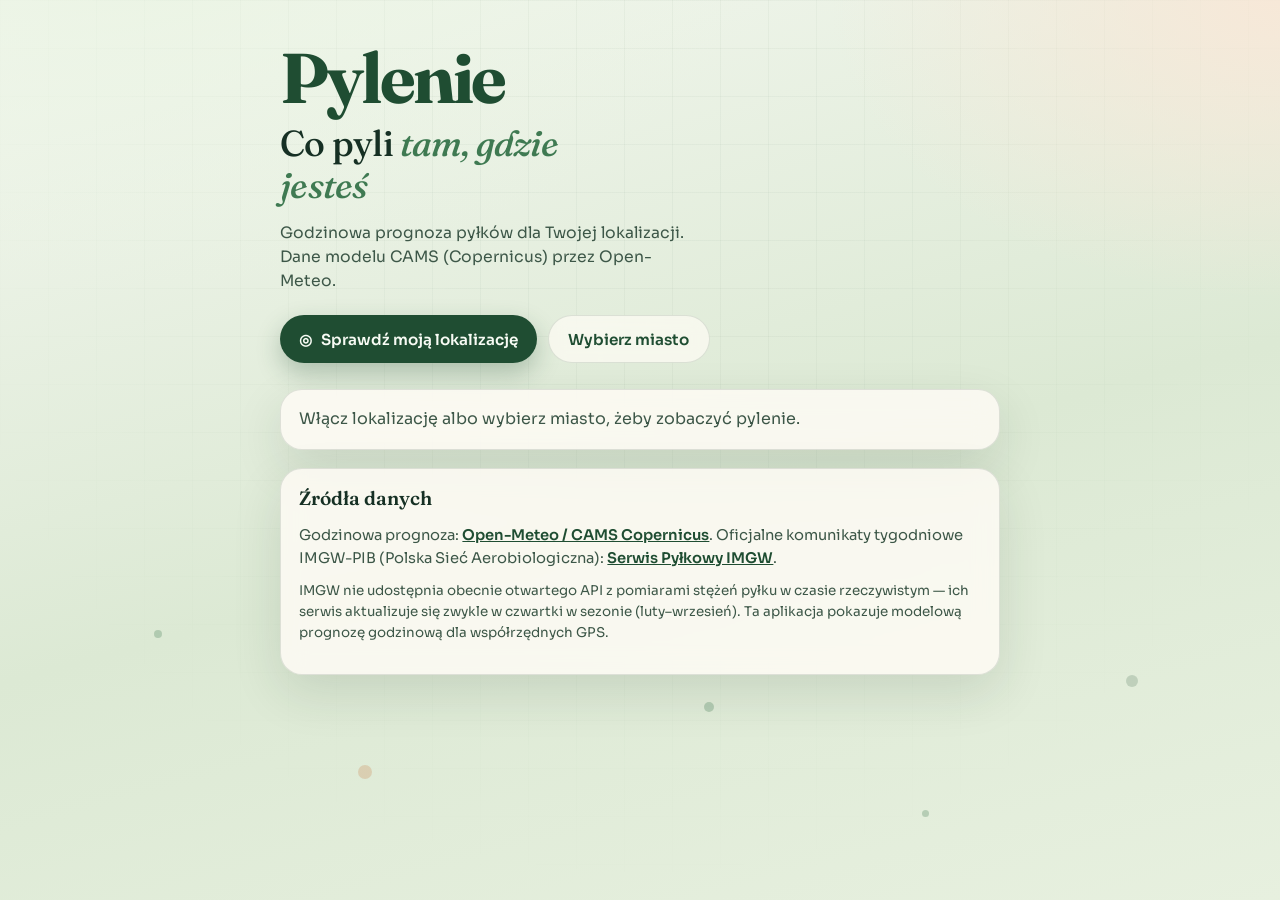
==== pylenie/index.html @ e097b486 "Add Pylenie PWA for local pollen forecasts in Poland Standalone progressive web app under pylenie/ t" ====
<!DOCTYPE html>
<html lang="pl">
<head>
  <meta charset="UTF-8" />
  <meta name="viewport" content="width=device-width, initial-scale=1, viewport-fit=cover" />
  <meta name="theme-color" content="#1f4d32" />
  <meta name="description" content="Sprawdź aktualne pylenie w Twojej lokalizacji w Polsce." />
  <meta name="apple-mobile-web-app-capable" content="yes" />
  <meta name="apple-mobile-web-app-status-bar-style" content="black-translucent" />
  <meta name="apple-mobile-web-app-title" content="Pylenie" />
  <link rel="manifest" href="./manifest.webmanifest" />
  <link rel="icon" href="./icons/icon.svg" type="image/svg+xml" />
  <link rel="apple-touch-icon" href="./icons/apple-touch-icon.png" />
  <link rel="preconnect" href="https://fonts.googleapis.com" />
  <link rel="preconnect" href="https://fonts.gstatic.com" crossorigin />
  <link href="https://fonts.googleapis.com/css2?family=Fraunces:opsz,wght@9..144,500;9..144,700&family=Sora:wght@400;500;600&display=swap" rel="stylesheet" />
  <link rel="stylesheet" href="./styles.css" />
  <title>Pylenie — tu i teraz</title>
</head>
<body>
  <div class="bg-mesh" aria-hidden="true"></div>
  <div class="pollen-drift" aria-hidden="true">
    <span></span><span></span><span></span><span></span><span></span>
  </div>

  <main class="app">
    <header class="hero">
      <p class="brand">Pylenie</p>
      <h1 class="headline">Co pyli <em>tam, gdzie jesteś</em></h1>
      <p class="lede">Godzinowa prognoza pyłków dla Twojej lokalizacji. Dane modelu CAMS (Copernicus) przez Open-Meteo.</p>
      <div class="actions">
        <button type="button" class="btn btn-primary" id="btn-locate">
          <span class="btn-icon" aria-hidden="true">◎</span>
          Sprawdź moją lokalizację
        </button>
        <button type="button" class="btn btn-ghost" id="btn-city">Wybierz miasto</button>
      </div>
    </header>

    <section class="panel city-panel" id="city-panel" hidden>
      <label class="field-label" for="city-input">Miasto w Polsce</label>
      <div class="city-row">
        <input id="city-input" type="search" placeholder="np. Kraków, Gdańsk…" autocomplete="off" />
        <button type="button" class="btn btn-primary" id="btn-search">Szukaj</button>
      </div>
      <ul class="city-results" id="city-results" hidden></ul>
    </section>

    <section class="status" id="status" aria-live="polite">
      <p class="status-text">Włącz lokalizację albo wybierz miasto, żeby zobaczyć pylenie.</p>
    </section>

    <section class="summary" id="summary" hidden>
      <div class="summary-top">
        <div>
          <p class="place" id="place-name">—</p>
          <p class="when" id="as-of">—</p>
        </div>
        <div class="overall" id="overall">
          <span class="overall-level" id="overall-level">—</span>
          <span class="overall-label">ogólne obciążenie</span>
        </div>
      </div>
      <p class="advice" id="advice"></p>
    </section>

    <section class="species" id="species" hidden>
      <h2>Aktywne alergeny</h2>
      <div class="species-list" id="species-list"></div>
    </section>

    <section class="forecast" id="forecast" hidden>
      <h2>Najbliższe godziny</h2>
      <div class="chart" id="hourly-chart" role="img" aria-label="Wykres obciążenia pyłkami w najbliższych godzinach"></div>
    </section>

    <section class="sources">
      <h2>Źródła danych</h2>
      <p>
        Godzinowa prognoza: <a href="https://open-meteo.com/en/docs/air-quality-api" rel="noopener" target="_blank">Open-Meteo / CAMS Copernicus</a>.
        Oficjalne komunikaty tygodniowe IMGW-PIB (Polska Sieć Aerobiologiczna):
        <a href="https://biometeo.imgw.pl/?page=PYLKI" rel="noopener" target="_blank">Serwis Pyłkowy IMGW</a>.
      </p>
      <p class="note">
        IMGW nie udostępnia obecnie otwartego API z pomiarami stężeń pyłku w czasie rzeczywistym —
        ich serwis aktualizuje się zwykle w czwartki w sezonie (luty–wrzesień). Ta aplikacja pokazuje
        modelową prognozę godzinową dla współrzędnych GPS.
      </p>
    </section>
  </main>

  <script src="./app.js" defer></script>
</body>
</html>
---- pylenie/styles.css ----
:root {
  --bg-0: #f3f7ef;
  --bg-1: #dce9d4;
  --ink: #163024;
  --ink-soft: #3d5748;
  --brand: #1f4d32;
  --leaf: #3f7a52;
  --accent: #c46b2d;
  --accent-soft: #f0d5bf;
  --panel: rgba(255, 252, 246, 0.82);
  --line: rgba(22, 48, 36, 0.12);
  --good: #2f7a4a;
  --fair: #6f8f2e;
  --moderate: #b8860b;
  --high: #c45c1a;
  --very-high: #a12626;
  --shadow: 0 18px 50px rgba(22, 48, 36, 0.12);
  --radius: 22px;
  --font-display: "Fraunces", Georgia, serif;
  --font-body: "Sora", "Segoe UI", sans-serif;
}

*,
*::before,
*::after {
  box-sizing: border-box;
}

html {
  color-scheme: light;
}

body {
  margin: 0;
  min-height: 100vh;
  font-family: var(--font-body);
  color: var(--ink);
  background:
    radial-gradient(1200px 700px at 10% -10%, #eaf4e3 0%, transparent 55%),
    radial-gradient(900px 600px at 100% 0%, #f7e8d8 0%, transparent 50%),
    linear-gradient(165deg, var(--bg-0), var(--bg-1) 55%, #e7f0df);
  overflow-x: hidden;
}

.bg-mesh {
  position: fixed;
  inset: 0;
  pointer-events: none;
  background-image:
    linear-gradient(rgba(31, 77, 50, 0.035) 1px, transparent 1px),
    linear-gradient(90deg, rgba(31, 77, 50, 0.035) 1px, transparent 1px);
  background-size: 48px 48px;
  mask-image: radial-gradient(circle at 50% 20%, black 20%, transparent 75%);
  z-index: 0;
}

.pollen-drift {
  position: fixed;
  inset: 0;
  pointer-events: none;
  z-index: 0;
  overflow: hidden;
}

.pollen-drift span {
  position: absolute;
  width: 10px;
  height: 10px;
  border-radius: 50%;
  background: rgba(63, 122, 82, 0.28);
  filter: blur(0.2px);
  animation: drift 16s linear infinite;
}

.pollen-drift span:nth-child(1) { left: 12%; top: 70%; animation-delay: 0s; width: 8px; height: 8px; }
.pollen-drift span:nth-child(2) { left: 28%; top: 85%; animation-delay: -3s; width: 14px; height: 14px; background: rgba(196, 107, 45, 0.22); }
.pollen-drift span:nth-child(3) { left: 55%; top: 78%; animation-delay: -7s; }
.pollen-drift span:nth-child(4) { left: 72%; top: 90%; animation-delay: -11s; width: 7px; height: 7px; }
.pollen-drift span:nth-child(5) { left: 88%; top: 75%; animation-delay: -5s; width: 12px; height: 12px; background: rgba(31, 77, 50, 0.18); }

@keyframes drift {
  0% { transform: translate3d(0, 0, 0) scale(1); opacity: 0; }
  10% { opacity: 0.9; }
  100% { transform: translate3d(-40px, -110vh, 0) scale(1.4); opacity: 0; }
}

.app {
  position: relative;
  z-index: 1;
  width: min(720px, calc(100% - 2rem));
  margin: 0 auto;
  padding: 1.5rem 0 3.5rem;
}

.hero {
  padding: 1.4rem 0 0.5rem;
  animation: rise 0.7s ease both;
}

.brand {
  margin: 0 0 0.85rem;
  font-family: var(--font-display);
  font-size: clamp(2.6rem, 10vw, 4.4rem);
  font-weight: 700;
  letter-spacing: -0.04em;
  line-height: 0.9;
  color: var(--brand);
}

.headline {
  margin: 0;
  max-width: 14ch;
  font-family: var(--font-display);
  font-size: clamp(1.55rem, 5.5vw, 2.25rem);
  font-weight: 500;
  line-height: 1.15;
  letter-spacing: -0.02em;
  color: var(--ink);
}

.headline em {
  font-style: italic;
  color: var(--leaf);
}

.lede {
  margin: 0.9rem 0 1.35rem;
  max-width: 34ch;
  color: var(--ink-soft);
  font-size: 0.98rem;
  line-height: 1.55;
}

.actions {
  display: flex;
  flex-wrap: wrap;
  gap: 0.7rem;
}

.btn {
  appearance: none;
  border: 0;
  border-radius: 999px;
  padding: 0.85rem 1.2rem;
  font: inherit;
  font-weight: 600;
  font-size: 0.95rem;
  cursor: pointer;
  transition: transform 0.18s ease, background 0.18s ease, box-shadow 0.18s ease;
}

.btn:active {
  transform: translateY(1px) scale(0.98);
}

.btn:disabled {
  opacity: 0.55;
  cursor: wait;
}

.btn-primary {
  background: var(--brand);
  color: #f7fbf4;
  box-shadow: 0 10px 24px rgba(31, 77, 50, 0.28);
}

.btn-primary:hover {
  background: #163d27;
}

.btn-ghost {
  background: rgba(255, 252, 246, 0.7);
  color: var(--brand);
  border: 1px solid var(--line);
  backdrop-filter: blur(8px);
}

.btn-icon {
  margin-right: 0.35rem;
}

.panel,
.status,
.summary,
.species,
.forecast,
.sources {
  margin-top: 1.1rem;
  padding: 1.1rem 1.15rem;
  background: var(--panel);
  border: 1px solid var(--line);
  border-radius: var(--radius);
  backdrop-filter: blur(12px);
  box-shadow: var(--shadow);
  animation: rise 0.55s ease both;
}

.city-panel {
  animation-delay: 0.05s;
}

.field-label {
  display: block;
  margin-bottom: 0.45rem;
  font-size: 0.82rem;
  font-weight: 600;
  color: var(--ink-soft);
}

.city-row {
  display: grid;
  grid-template-columns: 1fr auto;
  gap: 0.55rem;
}

#city-input {
  width: 100%;
  border: 1px solid var(--line);
  border-radius: 14px;
  padding: 0.8rem 0.95rem;
  font: inherit;
  background: #fffdf8;
  color: var(--ink);
}

#city-input:focus {
  outline: 2px solid rgba(63, 122, 82, 0.35);
  border-color: transparent;
}

.city-results {
  list-style: none;
  margin: 0.75rem 0 0;
  padding: 0;
  display: grid;
  gap: 0.35rem;
}

.city-results button {
  width: 100%;
  text-align: left;
  border: 0;
  border-radius: 12px;
  padding: 0.75rem 0.85rem;
  background: rgba(31, 77, 50, 0.06);
  color: var(--ink);
  font: inherit;
  cursor: pointer;
}

.city-results button:hover {
  background: rgba(31, 77, 50, 0.12);
}

.status-text {
  margin: 0;
  color: var(--ink-soft);
  line-height: 1.5;
}

.status.is-error .status-text {
  color: var(--very-high);
}

.summary-top {
  display: flex;
  justify-content: space-between;
  gap: 1rem;
  align-items: flex-start;
}

.place {
  margin: 0;
  font-family: var(--font-display);
  font-size: 1.55rem;
  letter-spacing: -0.02em;
}

.when {
  margin: 0.25rem 0 0;
  color: var(--ink-soft);
  font-size: 0.88rem;
}

.overall {
  text-align: right;
  min-width: 8rem;
}

.overall-level {
  display: block;
  font-family: var(--font-display);
  font-size: 1.45rem;
  font-weight: 700;
  letter-spacing: -0.02em;
}

.overall-label {
  display: block;
  margin-top: 0.15rem;
  font-size: 0.75rem;
  color: var(--ink-soft);
  text-transform: lowercase;
}

.advice {
  margin: 1rem 0 0;
  padding-top: 0.9rem;
  border-top: 1px solid var(--line);
  color: var(--ink-soft);
  line-height: 1.55;
}

.species h2,
.forecast h2,
.sources h2 {
  margin: 0 0 0.85rem;
  font-family: var(--font-display);
  font-size: 1.2rem;
  font-weight: 600;
}

.species-list {
  display: grid;
  gap: 0.7rem;
}

.species-item {
  display: grid;
  grid-template-columns: 1fr auto;
  gap: 0.35rem 0.8rem;
  align-items: center;
  padding: 0.85rem 0.9rem;
  border-radius: 16px;
  background: rgba(255, 255, 255, 0.55);
  border: 1px solid rgba(22, 48, 36, 0.08);
}

.species-name {
  font-weight: 600;
}

.species-meta {
  grid-column: 1 / -1;
  color: var(--ink-soft);
  font-size: 0.82rem;
}

.species-value {
  font-variant-numeric: tabular-nums;
  font-weight: 600;
}

.level-pill {
  display: inline-flex;
  align-items: center;
  justify-content: center;
  min-width: 5.5rem;
  padding: 0.28rem 0.55rem;
  border-radius: 999px;
  font-size: 0.78rem;
  font-weight: 600;
  color: #fff;
  background: var(--good);
}

.level-pill[data-level="0"] { background: var(--good); }
.level-pill[data-level="1"] { background: var(--fair); }
.level-pill[data-level="2"] { background: var(--moderate); }
.level-pill[data-level="3"] { background: var(--high); }
.level-pill[data-level="4"] { background: var(--very-high); }

.overall[data-level="0"] .overall-level { color: var(--good); }
.overall[data-level="1"] .overall-level { color: var(--fair); }
.overall[data-level="2"] .overall-level { color: var(--moderate); }
.overall[data-level="3"] .overall-level { color: var(--high); }
.overall[data-level="4"] .overall-level { color: var(--very-high); }

.chart {
  display: grid;
  grid-auto-flow: column;
  grid-auto-columns: minmax(2.2rem, 1fr);
  gap: 0.4rem;
  align-items: end;
  min-height: 150px;
  padding-top: 0.4rem;
}

.bar {
  display: grid;
  grid-template-rows: 1fr auto auto;
  align-items: end;
  justify-items: center;
  gap: 0.25rem;
  min-height: 140px;
}

.bar-fill {
  width: 100%;
  max-width: 28px;
  border-radius: 10px 10px 6px 6px;
  background: linear-gradient(180deg, var(--leaf), var(--brand));
  min-height: 4px;
  transition: height 0.45s ease;
}

.bar[data-level="2"] .bar-fill { background: linear-gradient(180deg, #d4a017, #9a6b08); }
.bar[data-level="3"] .bar-fill { background: linear-gradient(180deg, #e07a2f, #b44d10); }
.bar[data-level="4"] .bar-fill { background: linear-gradient(180deg, #d34a4a, #8f1f1f); }

.bar-hour,
.bar-val {
  font-size: 0.68rem;
  color: var(--ink-soft);
  font-variant-numeric: tabular-nums;
}

.sources p {
  margin: 0 0 0.75rem;
  color: var(--ink-soft);
  line-height: 1.55;
  font-size: 0.92rem;
}

.sources a {
  color: var(--brand);
  font-weight: 600;
}

.note {
  font-size: 0.84rem !important;
}

@keyframes rise {
  from {
    opacity: 0;
    transform: translateY(14px);
  }
  to {
    opacity: 1;
    transform: translateY(0);
  }
}

@media (max-width: 480px) {
  .app {
    width: min(100% - 1.25rem, 720px);
  }

  .summary-top {
    flex-direction: column;
  }

  .overall {
    text-align: left;
  }

  .city-row {
    grid-template-columns: 1fr;
  }
}

@media (prefers-reduced-motion: reduce) {
  *,
  *::before,
  *::after {
    animation: none !important;
    transition: none !important;
  }
}
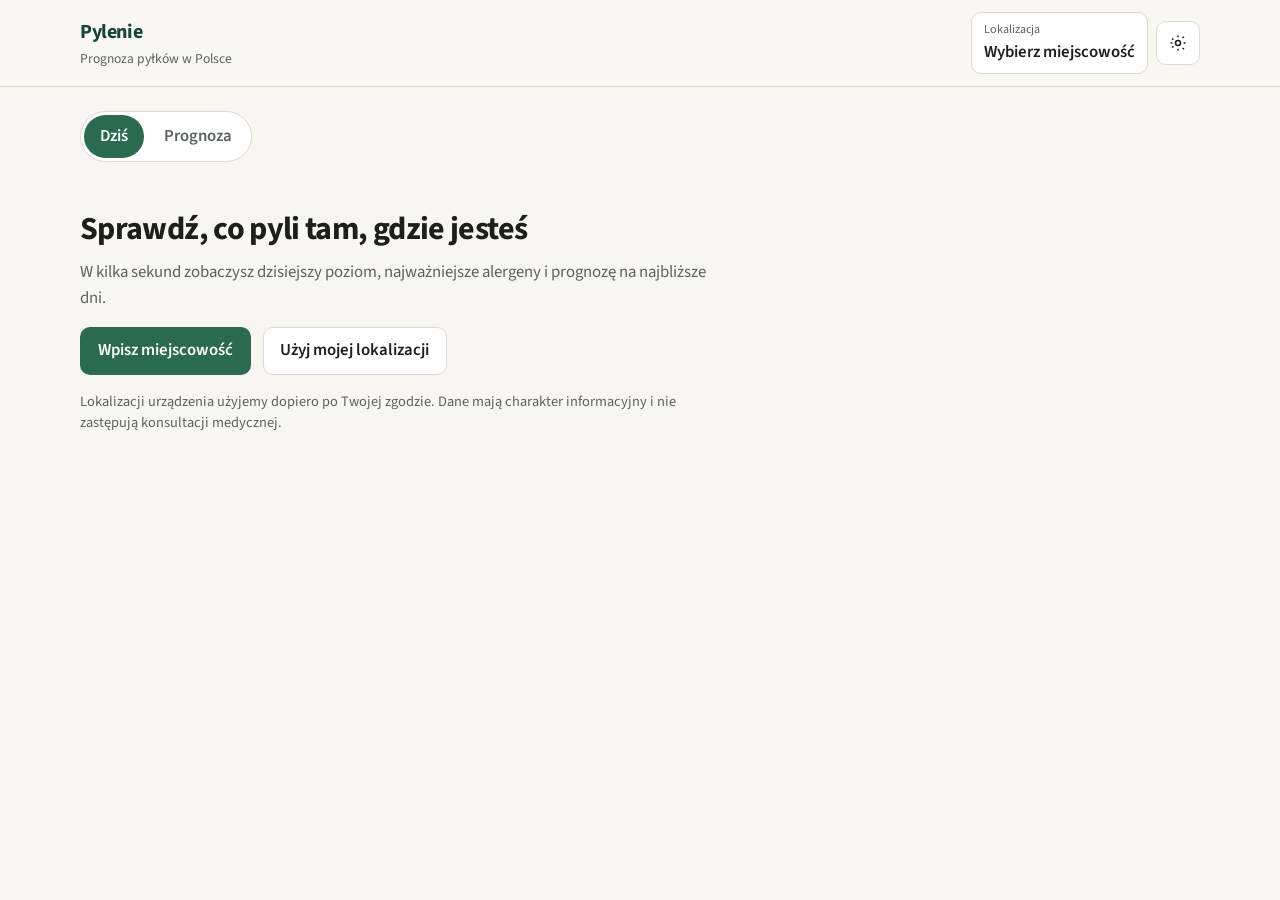
==== commit 09753206: "Redesign Pylenie as a calm, practical pollen forecast PWA Rebuild the app around today-first hierarc" ====
--- a/pylenie/index.html
+++ b/pylenie/index.html
@@ -3,92 +3,218 @@
 <head>
   <meta charset="UTF-8" />
   <meta name="viewport" content="width=device-width, initial-scale=1, viewport-fit=cover" />
-  <meta name="theme-color" content="#1f4d32" />
-  <meta name="description" content="Sprawdź aktualne pylenie w Twojej lokalizacji w Polsce." />
+  <meta name="theme-color" content="#f7f6f2" />
+  <meta name="description" content="Aktualne i prognozowane pylenie alergenów w wybranej lokalizacji w Polsce." />
+  <meta name="mobile-web-app-capable" content="yes" />
   <meta name="apple-mobile-web-app-capable" content="yes" />
-  <meta name="apple-mobile-web-app-status-bar-style" content="black-translucent" />
   <meta name="apple-mobile-web-app-title" content="Pylenie" />
   <link rel="manifest" href="./manifest.webmanifest" />
   <link rel="icon" href="./icons/icon.svg" type="image/svg+xml" />
   <link rel="apple-touch-icon" href="./icons/apple-touch-icon.png" />
   <link rel="preconnect" href="https://fonts.googleapis.com" />
   <link rel="preconnect" href="https://fonts.gstatic.com" crossorigin />
-  <link href="https://fonts.googleapis.com/css2?family=Fraunces:opsz,wght@9..144,500;9..144,700&family=Sora:wght@400;500;600&display=swap" rel="stylesheet" />
+  <link href="https://fonts.googleapis.com/css2?family=Source+Sans+3:wght@400;500;600;700&display=swap" rel="stylesheet" />
   <link rel="stylesheet" href="./styles.css" />
-  <title>Pylenie — tu i teraz</title>
+  <title>Pylenie — co pyli w Twojej lokalizacji</title>
 </head>
 <body>
-  <div class="bg-mesh" aria-hidden="true"></div>
-  <div class="pollen-drift" aria-hidden="true">
-    <span></span><span></span><span></span><span></span><span></span>
-  </div>
-
-  <main class="app">
-    <header class="hero">
-      <p class="brand">Pylenie</p>
-      <h1 class="headline">Co pyli <em>tam, gdzie jesteś</em></h1>
-      <p class="lede">Godzinowa prognoza pyłków dla Twojej lokalizacji. Dane modelu CAMS (Copernicus) przez Open-Meteo.</p>
+  <a class="skip-link" href="#main">Przejdź do treści</a>
+
+  <header class="site-header">
+    <div class="shell header-row">
+      <div class="brand-block">
+        <a class="brand" href="./" aria-current="page">Pylenie</a>
+        <p class="brand-tag">Prognoza pyłków w Polsce</p>
+      </div>
+      <div class="header-actions">
+        <button type="button" class="location-btn" id="open-location" aria-haspopup="dialog" aria-controls="dialog-location">
+          <span class="location-btn-label">Lokalizacja</span>
+          <span class="location-btn-value" id="header-place">Wybierz miejscowość</span>
+        </button>
+        <button type="button" class="icon-btn" id="open-settings" aria-haspopup="dialog" aria-controls="dialog-settings" aria-label="Ustawienia">
+          <svg width="20" height="20" viewBox="0 0 24 24" fill="none" stroke="currentColor" stroke-width="1.8" aria-hidden="true">
+            <circle cx="12" cy="12" r="3" />
+            <path d="M12 3v2.2M12 18.8V21M4.9 6.5l1.6 1.6M17.5 17.9l1.6 1.6M3 12h2.2M18.8 12H21M4.9 17.5l1.6-1.6M17.5 6.1l1.6-1.6" />
+          </svg>
+        </button>
+      </div>
+    </div>
+  </header>
+
+  <main id="main" class="shell">
+    <div class="tabs" role="tablist" aria-label="Zakres czasu">
+      <button type="button" class="tab is-active" role="tab" id="tab-today" aria-selected="true" aria-controls="panel-today">Dziś</button>
+      <button type="button" class="tab" role="tab" id="tab-forecast" aria-selected="false" aria-controls="panel-forecast">Prognoza</button>
+    </div>
+
+    <p class="sr-only" id="live" aria-live="polite"></p>
+
+    <section class="state" id="state-welcome" hidden>
+      <h1>Sprawdź, co pyli tam, gdzie jesteś</h1>
+      <p>W kilka sekund zobaczysz dzisiejszy poziom, najważniejsze alergeny i prognozę na najbliższe dni.</p>
       <div class="actions">
-        <button type="button" class="btn btn-primary" id="btn-locate">
-          <span class="btn-icon" aria-hidden="true">◎</span>
-          Sprawdź moją lokalizację
-        </button>
-        <button type="button" class="btn btn-ghost" id="btn-city">Wybierz miasto</button>
-      </div>
-    </header>
-
-    <section class="panel city-panel" id="city-panel" hidden>
-      <label class="field-label" for="city-input">Miasto w Polsce</label>
-      <div class="city-row">
-        <input id="city-input" type="search" placeholder="np. Kraków, Gdańsk…" autocomplete="off" />
-        <button type="button" class="btn btn-primary" id="btn-search">Szukaj</button>
-      </div>
-      <ul class="city-results" id="city-results" hidden></ul>
+        <button type="button" class="btn btn-primary" id="welcome-search">Wpisz miejscowość</button>
+        <button type="button" class="btn btn-secondary" id="welcome-geo">Użyj mojej lokalizacji</button>
+      </div>
+      <p class="fine">Lokalizacji urządzenia użyjemy dopiero po Twojej zgodzie. Dane mają charakter informacyjny i nie zastępują konsultacji medycznej.</p>
     </section>
 
-    <section class="status" id="status" aria-live="polite">
-      <p class="status-text">Włącz lokalizację albo wybierz miasto, żeby zobaczyć pylenie.</p>
+    <section class="state" id="state-loading" hidden aria-busy="true">
+      <div class="skeleton" aria-hidden="true">
+        <div class="sk line w40"></div>
+        <div class="sk line w70"></div>
+        <div class="sk box"></div>
+        <div class="sk line"></div>
+      </div>
+      <p class="muted">Pobieram dane o pyleniu…</p>
     </section>
 
-    <section class="summary" id="summary" hidden>
-      <div class="summary-top">
-        <div>
-          <p class="place" id="place-name">—</p>
-          <p class="when" id="as-of">—</p>
-        </div>
-        <div class="overall" id="overall">
-          <span class="overall-level" id="overall-level">—</span>
-          <span class="overall-label">ogólne obciążenie</span>
-        </div>
-      </div>
-      <p class="advice" id="advice"></p>
+    <section class="state" id="state-error" hidden>
+      <h1>Nie udało się pobrać danych</h1>
+      <p id="error-text">Nie udało się pobrać danych dla tej lokalizacji. Spróbuj ponownie za chwilę.</p>
+      <div class="actions">
+        <button type="button" class="btn btn-primary" id="retry">Spróbuj ponownie</button>
+        <button type="button" class="btn btn-secondary" id="error-location">Zmień lokalizację</button>
+      </div>
     </section>
 
-    <section class="species" id="species" hidden>
-      <h2>Aktywne alergeny</h2>
-      <div class="species-list" id="species-list"></div>
-    </section>
-
-    <section class="forecast" id="forecast" hidden>
-      <h2>Najbliższe godziny</h2>
-      <div class="chart" id="hourly-chart" role="img" aria-label="Wykres obciążenia pyłkami w najbliższych godzinach"></div>
-    </section>
-
-    <section class="sources">
-      <h2>Źródła danych</h2>
-      <p>
-        Godzinowa prognoza: <a href="https://open-meteo.com/en/docs/air-quality-api" rel="noopener" target="_blank">Open-Meteo / CAMS Copernicus</a>.
-        Oficjalne komunikaty tygodniowe IMGW-PIB (Polska Sieć Aerobiologiczna):
-        <a href="https://biometeo.imgw.pl/?page=PYLKI" rel="noopener" target="_blank">Serwis Pyłkowy IMGW</a>.
-      </p>
-      <p class="note">
-        IMGW nie udostępnia obecnie otwartego API z pomiarami stężeń pyłku w czasie rzeczywistym —
-        ich serwis aktualizuje się zwykle w czwartki w sezonie (luty–wrzesień). Ta aplikacja pokazuje
-        modelową prognozę godzinową dla współrzędnych GPS.
-      </p>
-    </section>
+    <div id="content" hidden>
+      <section class="today" id="panel-today" role="tabpanel" aria-labelledby="tab-today">
+        <div class="today-top">
+          <div>
+            <h1 id="place-title">—</h1>
+            <p class="meta" id="meta-line">—</p>
+          </div>
+          <div class="badge" id="overall-badge" data-level="low">
+            <i class="shape" aria-hidden="true"></i>
+            <span id="overall-text">—</span>
+          </div>
+        </div>
+        <p class="verdict" id="verdict">—</p>
+        <p class="note" id="interpretation">—</p>
+
+        <h2 class="label">Najważniejsze alergeny dziś</h2>
+        <ul class="highlights" id="highlights"></ul>
+        <button type="button" class="text-btn" id="jump-details">Zobacz pełne szczegóły</button>
+      </section>
+
+      <section class="forecast" id="panel-forecast" role="tabpanel" aria-labelledby="tab-forecast" hidden>
+        <div class="section-head">
+          <h2>Prognoza</h2>
+          <p class="muted">Najbliższe dni według modelu CAMS.</p>
+        </div>
+        <div class="days" id="days" role="list"></div>
+        <div class="day-panel" id="day-panel" hidden>
+          <h3 id="day-panel-title">—</h3>
+          <ul class="list compact" id="day-panel-list"></ul>
+        </div>
+        <figure class="trend" id="trend" hidden>
+          <figcaption>Trend ogólnego poziomu</figcaption>
+          <div class="trend-bars" id="trend-bars" role="img" aria-label="Wykres trendu pylenia"></div>
+          <p class="sr-only" id="trend-text"></p>
+        </figure>
+      </section>
+
+      <section class="details" id="details">
+        <div class="section-head">
+          <h2>Alergeny</h2>
+          <p class="muted">Poziomy, zmiana względem wczoraj i typowy sezon.</p>
+        </div>
+        <div class="legend" aria-label="Legenda poziomów">
+          <span data-level="low"><i class="shape" aria-hidden="true"></i> niski</span>
+          <span data-level="moderate"><i class="shape" aria-hidden="true"></i> umiarkowany</span>
+          <span data-level="high"><i class="shape" aria-hidden="true"></i> wysoki</span>
+          <span data-level="very-high"><i class="shape" aria-hidden="true"></i> bardzo wysoki</span>
+        </div>
+        <ul class="list" id="allergen-list"></ul>
+      </section>
+
+      <section class="trust">
+        <h2>Źródło i ograniczenia</h2>
+        <p id="trust-line">—</p>
+        <p>
+          Prognoza godzinowa pochodzi z modelu
+          <a href="https://open-meteo.com/en/docs/air-quality-api" rel="noopener" target="_blank">CAMS / Copernicus przez Open-Meteo</a>.
+          Oficjalne komunikaty tygodniowe:
+          <a href="https://biometeo.imgw.pl/?page=PYLKI" rel="noopener" target="_blank">Serwis Pyłkowy IMGW-PIB</a>.
+        </p>
+        <p>
+          Dane mają charakter informacyjny i nie stanowią porady medycznej.
+          <button type="button" class="text-btn inline" id="open-method">Jak liczymy poziom pylenia?</button>
+        </p>
+        <p class="mode" id="data-mode" hidden></p>
+      </section>
+    </div>
   </main>
 
-  <script src="./app.js" defer></script>
+  <dialog class="dialog" id="dialog-location" aria-labelledby="location-title">
+    <form method="dialog" class="dialog-card">
+      <header class="dialog-head">
+        <h2 id="location-title">Lokalizacja</h2>
+        <button type="submit" class="icon-btn" value="cancel" aria-label="Zamknij">×</button>
+      </header>
+      <div class="dialog-body">
+        <label class="field" for="city-input">Wyszukaj miejscowość w Polsce</label>
+        <div class="search">
+          <input id="city-input" type="search" placeholder="np. Poznań, Gdańsk…" autocomplete="off" enterkeyhint="search" />
+          <button type="button" class="btn btn-primary" id="search-city">Szukaj</button>
+        </div>
+        <ul class="results" id="city-results" role="listbox" hidden></ul>
+        <p class="or">lub</p>
+        <button type="button" class="btn btn-secondary btn-block" id="use-geo">Użyj bieżącej lokalizacji urządzenia</button>
+        <p class="fine">Zapytamy o zgodę dopiero po kliknięciu.</p>
+        <h3 class="sub">Zapisane miejsca</h3>
+        <ul class="saved" id="saved-places"></ul>
+      </div>
+    </form>
+  </dialog>
+
+  <dialog class="dialog" id="dialog-settings" aria-labelledby="settings-title">
+    <form method="dialog" class="dialog-card">
+      <header class="dialog-head">
+        <h2 id="settings-title">Ustawienia</h2>
+        <button type="submit" class="icon-btn" value="cancel" aria-label="Zamknij">×</button>
+      </header>
+      <div class="dialog-body">
+        <h3 class="sub">Obserwowane alergeny</h3>
+        <p class="muted">Podświetlimy je na liście.</p>
+        <ul class="watch" id="watch-list"></ul>
+        <h3 class="sub">Zapisane lokalizacje</h3>
+        <ul class="saved" id="settings-saved"></ul>
+        <button type="button" class="btn btn-secondary btn-block" id="save-current" hidden>Zapisz bieżącą lokalizację</button>
+      </div>
+    </form>
+  </dialog>
+
+  <dialog class="dialog" id="dialog-allergen" aria-labelledby="allergen-title">
+    <form method="dialog" class="dialog-card">
+      <header class="dialog-head">
+        <h2 id="allergen-title">—</h2>
+        <button type="submit" class="icon-btn" value="cancel" aria-label="Zamknij">×</button>
+      </header>
+      <div class="dialog-body" id="allergen-body"></div>
+    </form>
+  </dialog>
+
+  <dialog class="dialog" id="dialog-method" aria-labelledby="method-title">
+    <form method="dialog" class="dialog-card">
+      <header class="dialog-head">
+        <h2 id="method-title">Jak liczymy poziom pylenia?</h2>
+        <button type="submit" class="icon-btn" value="cancel" aria-label="Zamknij">×</button>
+      </header>
+      <div class="dialog-body prose">
+        <p>Stężenia (ziarna/m³) pochodzą z europejskiego modelu CAMS. Przeliczamy je na cztery poziomy słowne:</p>
+        <ul>
+          <li><strong>niski</strong> — zwykle dobrze tolerowany przez większość osób;</li>
+          <li><strong>umiarkowany</strong> — osoby wrażliwe mogą odczuwać objawy;</li>
+          <li><strong>wysoki</strong> — częstsze dolegliwości u alergików;</li>
+          <li><strong>bardzo wysoki</strong> — silne nasilenie, warto ograniczyć ekspozycję.</li>
+        </ul>
+        <p>Ogólny poziom dnia to najwyższy poziom spośród monitorowanych alergenów. Prognoza modelu ma ograniczenia — lokalne warunki mogą się różnić. IMGW publikuje osobne, cotygodniowe komunikaty pomiarowe.</p>
+      </div>
+    </form>
+  </dialog>
+
+  <script type="module" src="./js/app.js"></script>
 </body>
 </html>
--- a/pylenie/styles.css
+++ b/pylenie/styles.css
@@ -1,470 +1,289 @@
 :root {
-  --bg-0: #f3f7ef;
-  --bg-1: #dce9d4;
-  --ink: #163024;
-  --ink-soft: #3d5748;
-  --brand: #1f4d32;
-  --leaf: #3f7a52;
-  --accent: #c46b2d;
-  --accent-soft: #f0d5bf;
-  --panel: rgba(255, 252, 246, 0.82);
-  --line: rgba(22, 48, 36, 0.12);
-  --good: #2f7a4a;
-  --fair: #6f8f2e;
-  --moderate: #b8860b;
-  --high: #c45c1a;
-  --very-high: #a12626;
-  --shadow: 0 18px 50px rgba(22, 48, 36, 0.12);
-  --radius: 22px;
-  --font-display: "Fraunces", Georgia, serif;
-  --font-body: "Sora", "Segoe UI", sans-serif;
-}
-
-*,
-*::before,
-*::after {
-  box-sizing: border-box;
-}
-
-html {
-  color-scheme: light;
-}
-
+  --bg: #f7f6f2;
+  --surface: #fff;
+  --ink: #1c1f1c;
+  --muted: #5c635c;
+  --line: #ddd9cf;
+  --brand: #2a6a4f;
+  --brand-ink: #184433;
+  --focus: #1f5f95;
+  --low: #2f6b4f;
+  --low-bg: #e5f0ea;
+  --moderate: #8a6d12;
+  --moderate-bg: #f5efd6;
+  --high: #a85a18;
+  --high-bg: #f6e6d6;
+  --very-high: #8f3c3c;
+  --very-high-bg: #f3e0e0;
+  --radius: 10px;
+  --shell: 1120px;
+  --font: "Source Sans 3", "Segoe UI", system-ui, sans-serif;
+}
+
+*, *::before, *::after { box-sizing: border-box; }
+html { color-scheme: light; }
 body {
   margin: 0;
   min-height: 100vh;
-  font-family: var(--font-body);
+  font: 400 1.05rem/1.5 var(--font);
   color: var(--ink);
-  background:
-    radial-gradient(1200px 700px at 10% -10%, #eaf4e3 0%, transparent 55%),
-    radial-gradient(900px 600px at 100% 0%, #f7e8d8 0%, transparent 50%),
-    linear-gradient(165deg, var(--bg-0), var(--bg-1) 55%, #e7f0df);
-  overflow-x: hidden;
-}
-
-.bg-mesh {
-  position: fixed;
-  inset: 0;
-  pointer-events: none;
-  background-image:
-    linear-gradient(rgba(31, 77, 50, 0.035) 1px, transparent 1px),
-    linear-gradient(90deg, rgba(31, 77, 50, 0.035) 1px, transparent 1px);
-  background-size: 48px 48px;
-  mask-image: radial-gradient(circle at 50% 20%, black 20%, transparent 75%);
-  z-index: 0;
-}
-
-.pollen-drift {
-  position: fixed;
-  inset: 0;
-  pointer-events: none;
-  z-index: 0;
-  overflow: hidden;
-}
-
-.pollen-drift span {
-  position: absolute;
-  width: 10px;
-  height: 10px;
-  border-radius: 50%;
-  background: rgba(63, 122, 82, 0.28);
-  filter: blur(0.2px);
-  animation: drift 16s linear infinite;
-}
-
-.pollen-drift span:nth-child(1) { left: 12%; top: 70%; animation-delay: 0s; width: 8px; height: 8px; }
-.pollen-drift span:nth-child(2) { left: 28%; top: 85%; animation-delay: -3s; width: 14px; height: 14px; background: rgba(196, 107, 45, 0.22); }
-.pollen-drift span:nth-child(3) { left: 55%; top: 78%; animation-delay: -7s; }
-.pollen-drift span:nth-child(4) { left: 72%; top: 90%; animation-delay: -11s; width: 7px; height: 7px; }
-.pollen-drift span:nth-child(5) { left: 88%; top: 75%; animation-delay: -5s; width: 12px; height: 12px; background: rgba(31, 77, 50, 0.18); }
-
-@keyframes drift {
-  0% { transform: translate3d(0, 0, 0) scale(1); opacity: 0; }
-  10% { opacity: 0.9; }
-  100% { transform: translate3d(-40px, -110vh, 0) scale(1.4); opacity: 0; }
-}
-
-.app {
-  position: relative;
-  z-index: 1;
-  width: min(720px, calc(100% - 2rem));
-  margin: 0 auto;
-  padding: 1.5rem 0 3.5rem;
-}
-
-.hero {
-  padding: 1.4rem 0 0.5rem;
-  animation: rise 0.7s ease both;
-}
-
-.brand {
-  margin: 0 0 0.85rem;
-  font-family: var(--font-display);
-  font-size: clamp(2.6rem, 10vw, 4.4rem);
-  font-weight: 700;
-  letter-spacing: -0.04em;
-  line-height: 0.9;
-  color: var(--brand);
-}
-
-.headline {
-  margin: 0;
-  max-width: 14ch;
-  font-family: var(--font-display);
-  font-size: clamp(1.55rem, 5.5vw, 2.25rem);
-  font-weight: 500;
-  line-height: 1.15;
-  letter-spacing: -0.02em;
-  color: var(--ink);
-}
-
-.headline em {
-  font-style: italic;
-  color: var(--leaf);
-}
-
-.lede {
-  margin: 0.9rem 0 1.35rem;
-  max-width: 34ch;
-  color: var(--ink-soft);
-  font-size: 0.98rem;
-  line-height: 1.55;
-}
-
-.actions {
-  display: flex;
-  flex-wrap: wrap;
-  gap: 0.7rem;
-}
+  background: var(--bg);
+  -webkit-font-smoothing: antialiased;
+}
+button, input { font: inherit; }
+a { color: var(--brand-ink); }
+:focus-visible { outline: 3px solid var(--focus); outline-offset: 2px; }
+
+.sr-only {
+  position: absolute; width: 1px; height: 1px; padding: 0; margin: -1px;
+  overflow: hidden; clip: rect(0,0,0,0); white-space: nowrap; border: 0;
+}
+.skip-link {
+  position: absolute; left: 16px; top: -48px; z-index: 100;
+  background: var(--ink); color: #fff; padding: 8px 12px; border-radius: 8px;
+}
+.skip-link:focus { top: 12px; }
+
+.shell { width: min(100% - 2rem, var(--shell)); margin-inline: auto; }
+
+.site-header {
+  position: sticky; top: 0; z-index: 20;
+  background: color-mix(in srgb, var(--bg) 92%, white);
+  border-bottom: 1px solid var(--line);
+  backdrop-filter: blur(8px);
+}
+.header-row {
+  display: flex; align-items: center; justify-content: space-between;
+  gap: 16px; min-height: 64px; padding: 12px 0;
+}
+.brand-block { display: grid; gap: 2px; }
+.brand { font-weight: 700; font-size: 1.25rem; letter-spacing: -0.02em; color: var(--brand-ink); text-decoration: none; }
+.brand-tag { margin: 0; color: var(--muted); font-size: 0.85rem; }
+.header-actions { display: flex; gap: 8px; align-items: center; }
+
+.location-btn {
+  display: grid; justify-items: start; gap: 1px; max-width: min(52vw, 280px);
+  padding: 8px 12px; border: 1px solid var(--line); border-radius: var(--radius);
+  background: var(--surface); cursor: pointer; text-align: left; color: inherit;
+}
+.location-btn-label { font-size: 0.75rem; color: var(--muted); }
+.location-btn-value { font-weight: 600; white-space: nowrap; overflow: hidden; text-overflow: ellipsis; max-width: 100%; }
+
+.icon-btn {
+  width: 44px; height: 44px; display: inline-flex; align-items: center; justify-content: center;
+  border: 1px solid var(--line); border-radius: var(--radius); background: var(--surface); cursor: pointer; color: inherit;
+}
+
+.tabs {
+  display: inline-flex; gap: 4px; margin: 24px 0 16px; padding: 3px;
+  border: 1px solid var(--line); border-radius: 999px; background: var(--surface);
+}
+.tab {
+  border: 0; background: transparent; color: var(--muted); padding: 0.55rem 1rem;
+  border-radius: 999px; cursor: pointer; font-weight: 600; min-height: 40px;
+}
+.tab.is-active { background: var(--brand); color: #fff; }
+
+.state { padding: 32px 0 48px; max-width: 40rem; }
+.state h1 { margin: 0 0 12px; font-size: clamp(1.6rem, 4vw, 2rem); letter-spacing: -0.02em; line-height: 1.2; }
+.state p { margin: 0 0 16px; color: var(--muted); }
+.actions { display: flex; flex-wrap: wrap; gap: 12px; margin-bottom: 16px; }
 
 .btn {
-  appearance: none;
-  border: 0;
-  border-radius: 999px;
-  padding: 0.85rem 1.2rem;
-  font: inherit;
-  font-weight: 600;
-  font-size: 0.95rem;
-  cursor: pointer;
-  transition: transform 0.18s ease, background 0.18s ease, box-shadow 0.18s ease;
-}
-
-.btn:active {
-  transform: translateY(1px) scale(0.98);
-}
-
-.btn:disabled {
-  opacity: 0.55;
-  cursor: wait;
-}
-
-.btn-primary {
-  background: var(--brand);
-  color: #f7fbf4;
-  box-shadow: 0 10px 24px rgba(31, 77, 50, 0.28);
-}
-
-.btn-primary:hover {
-  background: #163d27;
-}
-
-.btn-ghost {
-  background: rgba(255, 252, 246, 0.7);
-  color: var(--brand);
-  border: 1px solid var(--line);
-  backdrop-filter: blur(8px);
-}
-
-.btn-icon {
-  margin-right: 0.35rem;
-}
-
-.panel,
-.status,
-.summary,
-.species,
-.forecast,
-.sources {
-  margin-top: 1.1rem;
-  padding: 1.1rem 1.15rem;
-  background: var(--panel);
-  border: 1px solid var(--line);
-  border-radius: var(--radius);
-  backdrop-filter: blur(12px);
-  box-shadow: var(--shadow);
-  animation: rise 0.55s ease both;
-}
-
-.city-panel {
-  animation-delay: 0.05s;
-}
-
-.field-label {
-  display: block;
-  margin-bottom: 0.45rem;
-  font-size: 0.82rem;
-  font-weight: 600;
-  color: var(--ink-soft);
-}
-
-.city-row {
-  display: grid;
-  grid-template-columns: 1fr auto;
-  gap: 0.55rem;
-}
-
+  appearance: none; border: 1px solid transparent; border-radius: var(--radius);
+  min-height: 44px; padding: 0.65rem 1.05rem; font-weight: 600; cursor: pointer;
+}
+.btn:disabled { opacity: 0.6; cursor: wait; }
+.btn-primary { background: var(--brand); color: #fff; }
+.btn-primary:hover { background: var(--brand-ink); }
+.btn-secondary { background: var(--surface); border-color: var(--line); color: var(--ink); }
+.btn-block { width: 100%; }
+
+.fine, .muted { color: var(--muted); font-size: 0.95rem; }
+.fine { font-size: 0.9rem; }
+.text-btn {
+  appearance: none; border: 0; background: none; color: var(--brand-ink);
+  font: inherit; font-weight: 600; text-decoration: underline; text-underline-offset: 2px;
+  cursor: pointer; padding: 0; min-height: 44px;
+}
+.text-btn.inline { min-height: 0; display: inline; }
+
+.skeleton { display: grid; gap: 12px; margin-bottom: 16px; }
+.sk {
+  background: linear-gradient(90deg, #efeee8, #e8e6df, #efeee8);
+  background-size: 200% 100%; animation: shimmer 1.2s linear infinite; border-radius: 6px;
+}
+.sk.line { height: 14px; }
+.sk.box { height: 96px; }
+.sk.w40 { width: 40%; }
+.sk.w70 { width: 70%; }
+@keyframes shimmer { to { background-position: -100% 0; } }
+
+.today { padding: 8px 0 32px; border-bottom: 1px solid var(--line); }
+.today-top { display: flex; justify-content: space-between; gap: 16px; align-items: flex-start; margin-bottom: 16px; }
+.today h1 { margin: 0; font-size: clamp(1.75rem, 5vw, 2.35rem); letter-spacing: -0.03em; line-height: 1.1; }
+.meta { margin: 8px 0 0; color: var(--muted); font-size: 0.95rem; }
+
+.badge, .pill {
+  display: inline-flex; align-items: center; gap: 8px; padding: 0.45rem 0.75rem;
+  border-radius: var(--radius); font-weight: 700; border: 1px solid transparent;
+  background: var(--lvl-bg, #efeee8); color: var(--lvl, var(--ink));
+  border-color: color-mix(in srgb, var(--lvl, var(--line)) 28%, transparent);
+}
+.pill { border-radius: 999px; font-size: 0.85rem; font-weight: 650; padding: 0.25rem 0.55rem; }
+[data-level="low"] { --lvl: var(--low); --lvl-bg: var(--low-bg); }
+[data-level="moderate"] { --lvl: var(--moderate); --lvl-bg: var(--moderate-bg); }
+[data-level="high"] { --lvl: var(--high); --lvl-bg: var(--high-bg); }
+[data-level="very-high"] { --lvl: var(--very-high); --lvl-bg: var(--very-high-bg); }
+
+.shape {
+  width: 0.75rem; height: 0.75rem; background: var(--lvl, var(--muted)); flex: 0 0 auto;
+}
+[data-level="low"] .shape { border-radius: 50%; }
+[data-level="moderate"] .shape { border-radius: 2px; transform: rotate(45deg); width: 0.65rem; height: 0.65rem; }
+[data-level="high"] .shape { clip-path: polygon(50% 0, 100% 100%, 0 100%); border-radius: 0; width: 0.8rem; height: 0.7rem; }
+[data-level="very-high"] .shape { border-radius: 2px; }
+
+.verdict {
+  margin: 0 0 12px; font-size: clamp(1.25rem, 3.4vw, 1.55rem);
+  line-height: 1.3; letter-spacing: -0.015em; font-weight: 600; max-width: 36rem;
+}
+.note { margin: 0 0 24px; color: var(--muted); max-width: 38rem; }
+.label {
+  margin: 0 0 12px; font-size: 0.85rem; font-weight: 600;
+  letter-spacing: 0.04em; text-transform: uppercase; color: var(--muted);
+}
+
+.highlights { list-style: none; margin: 0 0 16px; padding: 0; display: grid; gap: 0; }
+.highlights li {
+  display: grid; grid-template-columns: 1fr auto; gap: 8px 16px; align-items: center;
+  padding: 12px 0; border-top: 1px solid var(--line);
+}
+.highlights li:last-child { border-bottom: 1px solid var(--line); }
+.ah-name { font-weight: 600; }
+.ah-meta { grid-column: 1 / -1; color: var(--muted); font-size: 0.9rem; }
+
+.forecast, .details, .trust { padding: 32px 0; border-bottom: 1px solid var(--line); }
+.trust { border-bottom: 0; padding-bottom: 48px; }
+.section-head { margin-bottom: 16px; }
+.section-head h2, .trust h2 { margin: 0 0 8px; font-size: 1.35rem; letter-spacing: -0.02em; }
+.section-head p { margin: 0; }
+
+.days {
+  display: grid; grid-auto-flow: column; grid-auto-columns: minmax(7.5rem, 1fr);
+  gap: 8px; overflow-x: auto; padding-bottom: 8px; scroll-snap-type: x mandatory;
+}
+.day {
+  scroll-snap-align: start; appearance: none; border: 1px solid var(--line);
+  border-radius: var(--radius); background: var(--surface); padding: 12px;
+  text-align: left; cursor: pointer; color: inherit; min-height: 110px;
+  display: grid; gap: 8px;
+}
+.day.is-on { border-color: var(--brand); background: color-mix(in srgb, var(--brand) 8%, white); }
+.day .dow { font-size: 0.8rem; color: var(--muted); text-transform: uppercase; letter-spacing: 0.04em; font-weight: 600; }
+.day .date { font-weight: 700; }
+.day .blurb { font-size: 0.9rem; color: var(--muted); }
+
+.day-panel { margin-top: 16px; padding-top: 16px; border-top: 1px solid var(--line); }
+.day-panel h3 { margin: 0 0 12px; font-size: 1.1rem; }
+
+.trend { margin: 24px 0 0; padding: 0; }
+.trend figcaption { margin-bottom: 12px; font-weight: 600; }
+.trend-bars {
+  display: grid; grid-auto-flow: column; grid-auto-columns: 1fr;
+  gap: 8px; align-items: end; min-height: 120px; padding: 12px 0;
+}
+.tbar { display: grid; justify-items: center; align-content: end; gap: 4px; min-height: 110px; }
+.tbar .fill {
+  width: 100%; max-width: 28px; border-radius: 6px 6px 2px 2px;
+  background: var(--lvl, var(--brand)); min-height: 4px;
+}
+.tbar .lbl { font-size: 0.75rem; color: var(--muted); }
+
+.legend {
+  display: flex; flex-wrap: wrap; gap: 12px 16px; margin-bottom: 16px;
+  font-size: 0.9rem; color: var(--muted);
+}
+.legend span { display: inline-flex; align-items: center; gap: 0.4rem; }
+
+.list { list-style: none; margin: 0; padding: 0; }
+.list > li { border-top: 1px solid var(--line); }
+.row {
+  display: grid; grid-template-columns: 1fr auto; gap: 8px 16px; align-items: center;
+  width: 100%; padding: 16px 0; border: 0; background: transparent; color: inherit;
+  text-align: left; cursor: pointer;
+}
+.row:hover .ar-name { color: var(--brand-ink); }
+.ar-name { font-weight: 650; font-size: 1.05rem; }
+.ar-season { color: var(--muted); font-size: 0.9rem; }
+.ar-trend {
+  grid-column: 1 / -1; display: flex; flex-wrap: wrap; align-items: center;
+  gap: 12px; color: var(--muted); font-size: 0.92rem;
+}
+.list.compact .row { padding: 12px 0; cursor: default; }
+
+.spark { display: inline-flex; align-items: end; gap: 2px; height: 22px; }
+.spark i {
+  display: block; width: 4px; border-radius: 1px;
+  background: color-mix(in srgb, var(--lvl, var(--brand)) 70%, #999); min-height: 3px;
+}
+.watch-dot {
+  width: 8px; height: 8px; border-radius: 50%; background: var(--brand);
+  display: inline-block; margin-right: 0.35rem;
+}
+
+.trust p { margin: 0 0 12px; color: var(--muted); max-width: 46rem; }
+.mode {
+  display: inline-block; padding: 0.35rem 0.6rem; border-radius: 6px;
+  background: var(--moderate-bg); color: var(--moderate); font-size: 0.85rem; font-weight: 600;
+}
+
+.dialog {
+  border: 0; padding: 0; width: min(100% - 1rem, 520px); max-height: min(92vh, 760px);
+  border-radius: 12px; box-shadow: 0 16px 48px rgba(28,31,28,.18); background: var(--surface); color: inherit;
+}
+.dialog::backdrop { background: rgba(28,31,28,.42); }
+.dialog-card { display: flex; flex-direction: column; max-height: min(92vh, 760px); }
+.dialog-head {
+  display: flex; align-items: center; justify-content: space-between; gap: 12px;
+  padding: 16px; border-bottom: 1px solid var(--line);
+}
+.dialog-head h2 { margin: 0; font-size: 1.2rem; }
+.dialog-body { padding: 16px; overflow: auto; }
+
+.field { display: block; margin-bottom: 8px; font-weight: 600; }
+.search { display: grid; grid-template-columns: 1fr auto; gap: 8px; }
 #city-input {
-  width: 100%;
-  border: 1px solid var(--line);
-  border-radius: 14px;
-  padding: 0.8rem 0.95rem;
-  font: inherit;
-  background: #fffdf8;
-  color: var(--ink);
-}
-
-#city-input:focus {
-  outline: 2px solid rgba(63, 122, 82, 0.35);
-  border-color: transparent;
-}
-
-.city-results {
-  list-style: none;
-  margin: 0.75rem 0 0;
-  padding: 0;
-  display: grid;
-  gap: 0.35rem;
-}
-
-.city-results button {
-  width: 100%;
-  text-align: left;
-  border: 0;
-  border-radius: 12px;
-  padding: 0.75rem 0.85rem;
-  background: rgba(31, 77, 50, 0.06);
-  color: var(--ink);
-  font: inherit;
-  cursor: pointer;
-}
-
-.city-results button:hover {
-  background: rgba(31, 77, 50, 0.12);
-}
-
-.status-text {
-  margin: 0;
-  color: var(--ink-soft);
-  line-height: 1.5;
-}
-
-.status.is-error .status-text {
-  color: var(--very-high);
-}
-
-.summary-top {
-  display: flex;
-  justify-content: space-between;
-  gap: 1rem;
-  align-items: flex-start;
-}
-
-.place {
-  margin: 0;
-  font-family: var(--font-display);
-  font-size: 1.55rem;
-  letter-spacing: -0.02em;
-}
-
-.when {
-  margin: 0.25rem 0 0;
-  color: var(--ink-soft);
-  font-size: 0.88rem;
-}
-
-.overall {
-  text-align: right;
-  min-width: 8rem;
-}
-
-.overall-level {
-  display: block;
-  font-family: var(--font-display);
-  font-size: 1.45rem;
-  font-weight: 700;
-  letter-spacing: -0.02em;
-}
-
-.overall-label {
-  display: block;
-  margin-top: 0.15rem;
-  font-size: 0.75rem;
-  color: var(--ink-soft);
-  text-transform: lowercase;
-}
-
-.advice {
-  margin: 1rem 0 0;
-  padding-top: 0.9rem;
-  border-top: 1px solid var(--line);
-  color: var(--ink-soft);
-  line-height: 1.55;
-}
-
-.species h2,
-.forecast h2,
-.sources h2 {
-  margin: 0 0 0.85rem;
-  font-family: var(--font-display);
-  font-size: 1.2rem;
-  font-weight: 600;
-}
-
-.species-list {
-  display: grid;
-  gap: 0.7rem;
-}
-
-.species-item {
-  display: grid;
-  grid-template-columns: 1fr auto;
-  gap: 0.35rem 0.8rem;
-  align-items: center;
-  padding: 0.85rem 0.9rem;
-  border-radius: 16px;
-  background: rgba(255, 255, 255, 0.55);
-  border: 1px solid rgba(22, 48, 36, 0.08);
-}
-
-.species-name {
-  font-weight: 600;
-}
-
-.species-meta {
-  grid-column: 1 / -1;
-  color: var(--ink-soft);
-  font-size: 0.82rem;
-}
-
-.species-value {
-  font-variant-numeric: tabular-nums;
-  font-weight: 600;
-}
-
-.level-pill {
-  display: inline-flex;
-  align-items: center;
-  justify-content: center;
-  min-width: 5.5rem;
-  padding: 0.28rem 0.55rem;
-  border-radius: 999px;
-  font-size: 0.78rem;
-  font-weight: 600;
-  color: #fff;
-  background: var(--good);
-}
-
-.level-pill[data-level="0"] { background: var(--good); }
-.level-pill[data-level="1"] { background: var(--fair); }
-.level-pill[data-level="2"] { background: var(--moderate); }
-.level-pill[data-level="3"] { background: var(--high); }
-.level-pill[data-level="4"] { background: var(--very-high); }
-
-.overall[data-level="0"] .overall-level { color: var(--good); }
-.overall[data-level="1"] .overall-level { color: var(--fair); }
-.overall[data-level="2"] .overall-level { color: var(--moderate); }
-.overall[data-level="3"] .overall-level { color: var(--high); }
-.overall[data-level="4"] .overall-level { color: var(--very-high); }
-
-.chart {
-  display: grid;
-  grid-auto-flow: column;
-  grid-auto-columns: minmax(2.2rem, 1fr);
-  gap: 0.4rem;
-  align-items: end;
-  min-height: 150px;
-  padding-top: 0.4rem;
-}
-
-.bar {
-  display: grid;
-  grid-template-rows: 1fr auto auto;
-  align-items: end;
-  justify-items: center;
-  gap: 0.25rem;
-  min-height: 140px;
-}
-
-.bar-fill {
-  width: 100%;
-  max-width: 28px;
-  border-radius: 10px 10px 6px 6px;
-  background: linear-gradient(180deg, var(--leaf), var(--brand));
-  min-height: 4px;
-  transition: height 0.45s ease;
-}
-
-.bar[data-level="2"] .bar-fill { background: linear-gradient(180deg, #d4a017, #9a6b08); }
-.bar[data-level="3"] .bar-fill { background: linear-gradient(180deg, #e07a2f, #b44d10); }
-.bar[data-level="4"] .bar-fill { background: linear-gradient(180deg, #d34a4a, #8f1f1f); }
-
-.bar-hour,
-.bar-val {
-  font-size: 0.68rem;
-  color: var(--ink-soft);
-  font-variant-numeric: tabular-nums;
-}
-
-.sources p {
-  margin: 0 0 0.75rem;
-  color: var(--ink-soft);
-  line-height: 1.55;
-  font-size: 0.92rem;
-}
-
-.sources a {
-  color: var(--brand);
-  font-weight: 600;
-}
-
-.note {
-  font-size: 0.84rem !important;
-}
-
-@keyframes rise {
-  from {
-    opacity: 0;
-    transform: translateY(14px);
-  }
-  to {
-    opacity: 1;
-    transform: translateY(0);
-  }
-}
-
-@media (max-width: 480px) {
-  .app {
-    width: min(100% - 1.25rem, 720px);
-  }
-
-  .summary-top {
-    flex-direction: column;
-  }
-
-  .overall {
-    text-align: left;
-  }
-
-  .city-row {
-    grid-template-columns: 1fr;
-  }
-}
-
+  width: 100%; min-height: 44px; border: 1px solid var(--line);
+  border-radius: var(--radius); padding: 0.65rem 0.8rem; background: #fff;
+}
+.results, .saved, .watch { list-style: none; margin: 12px 0 0; padding: 0; display: grid; gap: 8px; }
+.results button, .saved button, .watch label {
+  width: 100%; text-align: left; border: 1px solid var(--line); border-radius: var(--radius);
+  background: var(--bg); padding: 0.75rem 0.85rem; cursor: pointer; color: inherit;
+}
+.watch label { display: flex; align-items: center; gap: 12px; }
+.watch input { width: 1.1rem; height: 1.1rem; }
+.or { margin: 24px 0 12px; text-align: center; color: var(--muted); font-size: 0.85rem; }
+.sub { margin: 24px 0 12px; font-size: 1rem; }
+.prose ul { padding-left: 1.2rem; color: var(--muted); }
+.prose li { margin-bottom: 8px; }
+.stat {
+  display: flex; justify-content: space-between; gap: 16px;
+  padding: 12px 0; border-bottom: 1px solid var(--line);
+}
+.stat:first-of-type { border-top: 1px solid var(--line); }
+
+@media (max-width: 640px) {
+  .shell { width: min(100% - 1.25rem, var(--shell)); }
+  .brand-tag { display: none; }
+  .today-top { flex-direction: column; }
+  .search { grid-template-columns: 1fr; }
+  .tabs { width: 100%; display: grid; grid-template-columns: 1fr 1fr; }
+}
 @media (prefers-reduced-motion: reduce) {
-  *,
-  *::before,
-  *::after {
-    animation: none !important;
-    transition: none !important;
-  }
-}
+  *, *::before, *::after { animation: none !important; transition: none !important; scroll-behavior: auto !important; }
+}
+
+.brand-block{display:grid;gap:2px;}
+.muted{color:var(--muted);}
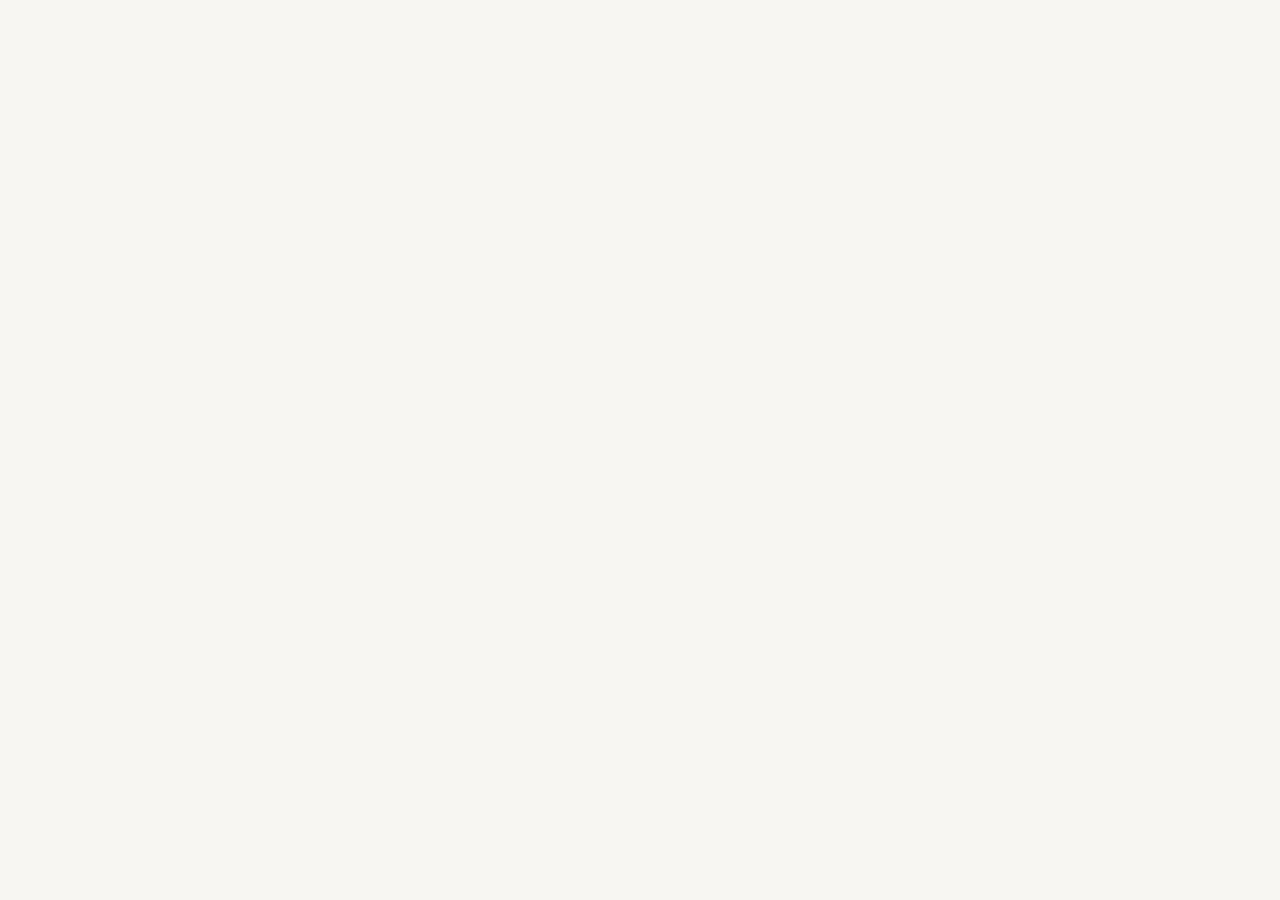
==== commit dd56ce45: "Pylenie: redesign UI wg specyfikacji (tab bar, ekrany Dziś/Prognoza/Alergeny/Ustawienia, arkusz aler" ====
--- a/pylenie/index.html
+++ b/pylenie/index.html
@@ -1,219 +1,212 @@
 <!DOCTYPE html>
 <html lang="pl">
 <head>
-  <meta charset="UTF-8" />
-  <meta name="viewport" content="width=device-width, initial-scale=1, viewport-fit=cover" />
-  <meta name="theme-color" content="#f7f6f2" />
-  <meta name="description" content="Aktualne i prognozowane pylenie alergenów w wybranej lokalizacji w Polsce." />
-  <meta name="mobile-web-app-capable" content="yes" />
-  <meta name="apple-mobile-web-app-capable" content="yes" />
-  <meta name="apple-mobile-web-app-title" content="Pylenie" />
-  <link rel="manifest" href="./manifest.webmanifest" />
-  <link rel="icon" href="./icons/icon.svg" type="image/svg+xml" />
-  <link rel="apple-touch-icon" href="./icons/apple-touch-icon.png" />
-  <link rel="preconnect" href="https://fonts.googleapis.com" />
-  <link rel="preconnect" href="https://fonts.gstatic.com" crossorigin />
-  <link href="https://fonts.googleapis.com/css2?family=Source+Sans+3:wght@400;500;600;700&display=swap" rel="stylesheet" />
-  <link rel="stylesheet" href="./styles.css" />
-  <title>Pylenie — co pyli w Twojej lokalizacji</title>
+<meta charset="UTF-8" />
+<meta name="viewport" content="width=device-width, initial-scale=1, viewport-fit=cover" />
+<meta name="theme-color" content="#0f1512" />
+<meta name="description" content="Aktualne i prognozowane pylenie alergenów w wybranej lokalizacji w Polsce." />
+<meta name="mobile-web-app-capable" content="yes" />
+<meta name="apple-mobile-web-app-capable" content="yes" />
+<meta name="apple-mobile-web-app-status-bar-style" content="black-translucent" />
+<meta name="apple-mobile-web-app-title" content="Pylenie" />
+<link rel="manifest" href="./manifest.webmanifest" />
+<link rel="icon" href="./icons/icon.svg" type="image/svg+xml" />
+<link rel="apple-touch-icon" href="./icons/apple-touch-icon.png" />
+<link rel="preconnect" href="https://fonts.googleapis.com" />
+<link rel="preconnect" href="https://fonts.gstatic.com" crossorigin />
+<link href="https://fonts.googleapis.com/css2?family=Bricolage+Grotesque:opsz,wght@12..96,300..800&display=swap" rel="stylesheet" />
+<link rel="stylesheet" href="./styles.css" />
+<title>Pylenie — co pyli w Twojej lokalizacji</title>
+<script>
+  (function () {
+    try {
+      var t = localStorage.getItem("pylenie:theme:v1") || "system";
+      if (t === "system") {
+        t = matchMedia("(prefers-color-scheme: dark)").matches ? "dark" : "light";
+      }
+      document.documentElement.dataset.theme = t;
+    } catch (e) {
+      document.documentElement.dataset.theme = "dark";
+    }
+  })();
+</script>
 </head>
 <body>
   <a class="skip-link" href="#main">Przejdź do treści</a>
-
-  <header class="site-header">
-    <div class="shell header-row">
-      <div class="brand-block">
-        <a class="brand" href="./" aria-current="page">Pylenie</a>
-        <p class="brand-tag">Prognoza pyłków w Polsce</p>
+  <p class="sr-only" id="live" aria-live="polite"></p>
+
+  <!-- START / WYBÓR MIASTA -->
+  <section class="screen start" id="screen-start" hidden>
+    <div class="start-inner">
+      <h1>Gdzie sprawdzać pylenie?</h1>
+      <label class="field-label" for="city-input">Miejscowość w Polsce</label>
+      <div class="search-field">
+        <svg class="ic" width="20" height="20" viewBox="0 0 24 24" fill="none" stroke="currentColor" stroke-width="1.8" aria-hidden="true"><circle cx="11" cy="11" r="7" /><path d="M21 21l-4.3-4.3" /></svg>
+        <input id="city-input" type="search" placeholder="np. Poznań, Gdańsk…" autocomplete="off" enterkeyhint="search" />
       </div>
-      <div class="header-actions">
-        <button type="button" class="location-btn" id="open-location" aria-haspopup="dialog" aria-controls="dialog-location">
-          <span class="location-btn-label">Lokalizacja</span>
-          <span class="location-btn-value" id="header-place">Wybierz miejscowość</span>
+      <ul class="results" id="city-results" role="listbox" hidden></ul>
+
+      <div class="saved-block" id="start-saved-block" hidden>
+        <h2 class="sub">Zapisane miejsca</h2>
+        <ul class="saved" id="start-saved"></ul>
+      </div>
+
+      <div class="start-spacer"></div>
+      <button type="button" class="btn btn-secondary btn-block" id="start-geo">
+        <svg width="18" height="18" viewBox="0 0 24 24" fill="none" stroke="currentColor" stroke-width="1.8" aria-hidden="true"><path d="M12 2l3 7-3 3-3-3 3-7zM12 12v10" /></svg>
+        Użyj mojej lokalizacji
+      </button>
+      <p class="fine center">O zgodę zapytamy dopiero po dotknięciu.</p>
+    </div>
+  </section>
+
+  <!-- STAN ŁADOWANIA / BŁĘDU -->
+  <section class="screen state-msg" id="screen-loading" hidden aria-busy="true">
+    <div class="skeleton" aria-hidden="true">
+      <div class="sk word"></div>
+      <div class="sk meter"></div>
+      <div class="sk line"></div>
+      <div class="sk card"></div>
+    </div>
+    <p class="muted center">Pobieram dane o pyleniu…</p>
+  </section>
+
+  <section class="screen state-msg" id="screen-error" hidden>
+    <p class="verdict">Nie udało się pobrać danych.</p>
+    <p class="muted center" id="error-text">Spróbuj ponownie za chwilę.</p>
+    <div class="actions center">
+      <button type="button" class="btn btn-primary" id="retry">Spróbuj ponownie</button>
+      <button type="button" class="btn btn-secondary" id="error-location">Zmień lokalizację</button>
+    </div>
+  </section>
+
+  <!-- APKA -->
+  <div id="app" hidden>
+    <main id="main">
+
+      <!-- DZIŚ -->
+      <section class="screen" id="tab-today" data-tab="today">
+        <header class="top-row">
+          <button type="button" class="place-btn" id="open-place">
+            <svg width="16" height="16" viewBox="0 0 24 24" fill="none" stroke="currentColor" stroke-width="2" aria-hidden="true"><path d="M12 21s7-7.5 7-12a7 7 0 10-14 0c0 4.5 7 12 7 12z" /><circle cx="12" cy="9" r="2.5" /></svg>
+            <span id="place-name">—</span>
+          </button>
+          <span class="date-label" id="today-date">—</span>
+        </header>
+
+        <p class="eyebrow">Pylenie dziś</p>
+        <h1 class="verdict-word" id="verdict-word">—</h1>
+        <div class="meter meter-lg" id="today-meter" data-level="low"><i></i><i></i><i></i><i></i></div>
+
+        <p class="verdict-sentence" id="verdict-sentence">—</p>
+        <p class="interpretation" id="interpretation">—</p>
+        <p class="mock-note" id="mock-note" hidden></p>
+
+        <div class="bottom-block">
+          <div class="section-head">
+            <h2>Najważniejsze dziś</h2>
+            <button type="button" class="link-btn" id="see-all">Wszystkie</button>
+          </div>
+          <ul class="card list" id="highlights"></ul>
+        </div>
+      </section>
+
+      <!-- PROGNOZA -->
+      <section class="screen" id="tab-forecast" data-tab="forecast" hidden>
+        <p class="eyebrow" id="forecast-place">Prognoza</p>
+        <h1 class="screen-title" id="forecast-day-title">—</h1>
+
+        <div class="day-row" id="days" role="list"></div>
+
+        <div class="section-head">
+          <h2>Godzina po godzinie</h2>
+          <span class="muted small" id="forecast-peak-note"></span>
+        </div>
+        <div class="hourly-chart" id="hourly-bars" role="img" aria-label="Wykres godzinowy pylenia"></div>
+        <div class="hourly-axis"><span>0:00</span><span>6:00</span><span>12:00</span><span>18:00</span><span>23:00</span></div>
+        <p class="muted small" id="hourly-summary"></p>
+        <p class="sr-only" id="trend-text"></p>
+      </section>
+
+      <!-- ALERGENY -->
+      <section class="screen" id="tab-allergens" data-tab="allergens" hidden>
+        <p class="eyebrow">Alergeny, dziś</p>
+        <h1 class="screen-title" id="allergens-title">Sześć śledzonych</h1>
+        <p class="lead">Obserwowane mają znacznik. Dotknij, by zobaczyć przebieg i najbliższe dni.</p>
+        <ul class="card list" id="allergen-list"></ul>
+      </section>
+
+      <!-- USTAWIENIA -->
+      <section class="screen" id="tab-settings" data-tab="settings" hidden>
+        <p class="eyebrow">Ustawienia</p>
+        <h1 class="screen-title">Twoje pylenie</h1>
+
+        <h2 class="section-label">Obserwowane alergeny</h2>
+        <div class="chips" id="watch-chips"></div>
+
+        <h2 class="section-label">Wygląd</h2>
+        <div class="segmented" id="theme-seg" role="tablist" aria-label="Motyw">
+          <button type="button" data-theme-value="dark" role="tab">Ciemny</button>
+          <button type="button" data-theme-value="light" role="tab">Jasny</button>
+          <button type="button" data-theme-value="system" role="tab">Systemowy</button>
+        </div>
+
+        <h2 class="section-label">Zapisane miejsca</h2>
+        <ul class="card list" id="settings-saved"></ul>
+        <button type="button" class="btn btn-secondary btn-block" id="save-current">
+          <svg width="16" height="16" viewBox="0 0 24 24" fill="none" stroke="currentColor" stroke-width="2" aria-hidden="true"><path d="M12 5v14M5 12h14" /></svg>
+          Dodaj bieżące miejsce
         </button>
-        <button type="button" class="icon-btn" id="open-settings" aria-haspopup="dialog" aria-controls="dialog-settings" aria-label="Ustawienia">
-          <svg width="20" height="20" viewBox="0 0 24 24" fill="none" stroke="currentColor" stroke-width="1.8" aria-hidden="true">
-            <circle cx="12" cy="12" r="3" />
-            <path d="M12 3v2.2M12 18.8V21M4.9 6.5l1.6 1.6M17.5 17.9l1.6 1.6M3 12h2.2M18.8 12H21M4.9 17.5l1.6-1.6M17.5 6.1l1.6-1.6" />
-          </svg>
-        </button>
-      </div>
-    </div>
-  </header>
-
-  <main id="main" class="shell">
-    <div class="tabs" role="tablist" aria-label="Zakres czasu">
-      <button type="button" class="tab is-active" role="tab" id="tab-today" aria-selected="true" aria-controls="panel-today">Dziś</button>
-      <button type="button" class="tab" role="tab" id="tab-forecast" aria-selected="false" aria-controls="panel-forecast">Prognoza</button>
-    </div>
-
-    <p class="sr-only" id="live" aria-live="polite"></p>
-
-    <section class="state" id="state-welcome" hidden>
-      <h1>Sprawdź, co pyli tam, gdzie jesteś</h1>
-      <p>W kilka sekund zobaczysz dzisiejszy poziom, najważniejsze alergeny i prognozę na najbliższe dni.</p>
-      <div class="actions">
-        <button type="button" class="btn btn-primary" id="welcome-search">Wpisz miejscowość</button>
-        <button type="button" class="btn btn-secondary" id="welcome-geo">Użyj mojej lokalizacji</button>
-      </div>
-      <p class="fine">Lokalizacji urządzenia użyjemy dopiero po Twojej zgodzie. Dane mają charakter informacyjny i nie zastępują konsultacji medycznej.</p>
-    </section>
-
-    <section class="state" id="state-loading" hidden aria-busy="true">
-      <div class="skeleton" aria-hidden="true">
-        <div class="sk line w40"></div>
-        <div class="sk line w70"></div>
-        <div class="sk box"></div>
-        <div class="sk line"></div>
-      </div>
-      <p class="muted">Pobieram dane o pyleniu…</p>
-    </section>
-
-    <section class="state" id="state-error" hidden>
-      <h1>Nie udało się pobrać danych</h1>
-      <p id="error-text">Nie udało się pobrać danych dla tej lokalizacji. Spróbuj ponownie za chwilę.</p>
-      <div class="actions">
-        <button type="button" class="btn btn-primary" id="retry">Spróbuj ponownie</button>
-        <button type="button" class="btn btn-secondary" id="error-location">Zmień lokalizację</button>
-      </div>
-    </section>
-
-    <div id="content" hidden>
-      <section class="today" id="panel-today" role="tabpanel" aria-labelledby="tab-today">
-        <div class="today-top">
-          <div>
-            <h1 id="place-title">—</h1>
-            <p class="meta" id="meta-line">—</p>
-          </div>
-          <div class="badge" id="overall-badge" data-level="low">
-            <i class="shape" aria-hidden="true"></i>
-            <span id="overall-text">—</span>
-          </div>
-        </div>
-        <p class="verdict" id="verdict">—</p>
-        <p class="note" id="interpretation">—</p>
-
-        <h2 class="label">Najważniejsze alergeny dziś</h2>
-        <ul class="highlights" id="highlights"></ul>
-        <button type="button" class="text-btn" id="jump-details">Zobacz pełne szczegóły</button>
-      </section>
-
-      <section class="forecast" id="panel-forecast" role="tabpanel" aria-labelledby="tab-forecast" hidden>
-        <div class="section-head">
-          <h2>Prognoza</h2>
-          <p class="muted">Najbliższe dni według modelu CAMS.</p>
-        </div>
-        <div class="days" id="days" role="list"></div>
-        <div class="day-panel" id="day-panel" hidden>
-          <h3 id="day-panel-title">—</h3>
-          <ul class="list compact" id="day-panel-list"></ul>
-        </div>
-        <figure class="trend" id="trend" hidden>
-          <figcaption>Trend ogólnego poziomu</figcaption>
-          <div class="trend-bars" id="trend-bars" role="img" aria-label="Wykres trendu pylenia"></div>
-          <p class="sr-only" id="trend-text"></p>
-        </figure>
-      </section>
-
-      <section class="details" id="details">
-        <div class="section-head">
-          <h2>Alergeny</h2>
-          <p class="muted">Poziomy, zmiana względem wczoraj i typowy sezon.</p>
-        </div>
-        <div class="legend" aria-label="Legenda poziomów">
-          <span data-level="low"><i class="shape" aria-hidden="true"></i> niski</span>
-          <span data-level="moderate"><i class="shape" aria-hidden="true"></i> umiarkowany</span>
-          <span data-level="high"><i class="shape" aria-hidden="true"></i> wysoki</span>
-          <span data-level="very-high"><i class="shape" aria-hidden="true"></i> bardzo wysoki</span>
-        </div>
-        <ul class="list" id="allergen-list"></ul>
-      </section>
-
-      <section class="trust">
-        <h2>Źródło i ograniczenia</h2>
-        <p id="trust-line">—</p>
-        <p>
-          Prognoza godzinowa pochodzi z modelu
-          <a href="https://open-meteo.com/en/docs/air-quality-api" rel="noopener" target="_blank">CAMS / Copernicus przez Open-Meteo</a>.
-          Oficjalne komunikaty tygodniowe:
+
+        <footer class="settings-footer">
+          Dane: model CAMS / Copernicus przez
+          <a href="https://open-meteo.com/en/docs/air-quality-api" rel="noopener" target="_blank">Open-Meteo</a>.
+          Komunikaty tygodniowe:
           <a href="https://biometeo.imgw.pl/?page=PYLKI" rel="noopener" target="_blank">Serwis Pyłkowy IMGW-PIB</a>.
-        </p>
-        <p>
-          Dane mają charakter informacyjny i nie stanowią porady medycznej.
-          <button type="button" class="text-btn inline" id="open-method">Jak liczymy poziom pylenia?</button>
-        </p>
-        <p class="mode" id="data-mode" hidden></p>
-      </section>
-    </div>
-  </main>
-
-  <dialog class="dialog" id="dialog-location" aria-labelledby="location-title">
-    <form method="dialog" class="dialog-card">
-      <header class="dialog-head">
-        <h2 id="location-title">Lokalizacja</h2>
-        <button type="submit" class="icon-btn" value="cancel" aria-label="Zamknij">×</button>
-      </header>
-      <div class="dialog-body">
-        <label class="field" for="city-input">Wyszukaj miejscowość w Polsce</label>
-        <div class="search">
-          <input id="city-input" type="search" placeholder="np. Poznań, Gdańsk…" autocomplete="off" enterkeyhint="search" />
-          <button type="button" class="btn btn-primary" id="search-city">Szukaj</button>
-        </div>
-        <ul class="results" id="city-results" role="listbox" hidden></ul>
-        <p class="or">lub</p>
-        <button type="button" class="btn btn-secondary btn-block" id="use-geo">Użyj bieżącej lokalizacji urządzenia</button>
-        <p class="fine">Zapytamy o zgodę dopiero po kliknięciu.</p>
-        <h3 class="sub">Zapisane miejsca</h3>
-        <ul class="saved" id="saved-places"></ul>
-      </div>
-    </form>
-  </dialog>
-
-  <dialog class="dialog" id="dialog-settings" aria-labelledby="settings-title">
-    <form method="dialog" class="dialog-card">
-      <header class="dialog-head">
-        <h2 id="settings-title">Ustawienia</h2>
-        <button type="submit" class="icon-btn" value="cancel" aria-label="Zamknij">×</button>
-      </header>
-      <div class="dialog-body">
-        <h3 class="sub">Obserwowane alergeny</h3>
-        <p class="muted">Podświetlimy je na liście.</p>
-        <ul class="watch" id="watch-list"></ul>
-        <h3 class="sub">Zapisane lokalizacje</h3>
-        <ul class="saved" id="settings-saved"></ul>
-        <button type="button" class="btn btn-secondary btn-block" id="save-current" hidden>Zapisz bieżącą lokalizację</button>
-      </div>
-    </form>
-  </dialog>
-
-  <dialog class="dialog" id="dialog-allergen" aria-labelledby="allergen-title">
-    <form method="dialog" class="dialog-card">
-      <header class="dialog-head">
-        <h2 id="allergen-title">—</h2>
-        <button type="submit" class="icon-btn" value="cancel" aria-label="Zamknij">×</button>
-      </header>
-      <div class="dialog-body" id="allergen-body"></div>
-    </form>
-  </dialog>
-
-  <dialog class="dialog" id="dialog-method" aria-labelledby="method-title">
-    <form method="dialog" class="dialog-card">
-      <header class="dialog-head">
-        <h2 id="method-title">Jak liczymy poziom pylenia?</h2>
-        <button type="submit" class="icon-btn" value="cancel" aria-label="Zamknij">×</button>
-      </header>
-      <div class="dialog-body prose">
-        <p>Stężenia (ziarna/m³) pochodzą z europejskiego modelu CAMS. Przeliczamy je na cztery poziomy słowne:</p>
-        <ul>
-          <li><strong>niski</strong> — zwykle dobrze tolerowany przez większość osób;</li>
-          <li><strong>umiarkowany</strong> — osoby wrażliwe mogą odczuwać objawy;</li>
-          <li><strong>wysoki</strong> — częstsze dolegliwości u alergików;</li>
-          <li><strong>bardzo wysoki</strong> — silne nasilenie, warto ograniczyć ekspozycję.</li>
-        </ul>
-        <p>Ogólny poziom dnia to najwyższy poziom spośród monitorowanych alergenów. Prognoza modelu ma ograniczenia — lokalne warunki mogą się różnić. IMGW publikuje osobne, cotygodniowe komunikaty pomiarowe.</p>
-      </div>
-    </form>
-  </dialog>
+          To informacja, nie porada medyczna.
+        </footer>
+      </section>
+    </main>
+
+    <nav class="tabbar" aria-label="Główna nawigacja">
+      <button type="button" class="tabbar-item" data-tab-btn="today" aria-current="page">
+        <svg width="24" height="24" viewBox="0 0 24 24" fill="none" stroke="currentColor" stroke-width="1.8" aria-hidden="true"><circle cx="12" cy="12" r="4.2" /><path d="M12 2.5v2.2M12 19.3v2.2M4.4 4.4l1.6 1.6M18 18l1.6 1.6M2.5 12h2.2M19.3 12h2.2M4.4 19.6l1.6-1.6M18 6l1.6-1.6" /></svg>
+        <span>Dziś</span>
+      </button>
+      <button type="button" class="tabbar-item" data-tab-btn="forecast">
+        <svg width="24" height="24" viewBox="0 0 24 24" fill="none" stroke="currentColor" stroke-width="1.8" aria-hidden="true"><rect x="3.5" y="4.5" width="17" height="16" rx="3" /><path d="M3.5 9.5h17M8 3v3M16 3v3" /></svg>
+        <span>Prognoza</span>
+      </button>
+      <button type="button" class="tabbar-item" data-tab-btn="allergens">
+        <svg width="24" height="24" viewBox="0 0 24 24" fill="none" stroke="currentColor" stroke-width="1.8" aria-hidden="true"><path d="M12 21V10M12 10c0-4-3-6-7-6 0 4 2 7 7 6zM12 10c0-4 3-6 7-6 0 4-2 7-7 6z" /></svg>
+        <span>Alergeny</span>
+      </button>
+      <button type="button" class="tabbar-item" data-tab-btn="settings">
+        <svg width="24" height="24" viewBox="0 0 24 24" fill="none" stroke="currentColor" stroke-width="1.8" aria-hidden="true"><circle cx="12" cy="12" r="3" /><path d="M12 3v2.2M12 18.8V21M4.9 6.5l1.6 1.6M17.5 17.9l1.6 1.6M3 12h2.2M18.8 12H21M4.9 17.5l1.6-1.6M17.5 6.1l1.6-1.6" /></svg>
+        <span>Ustawienia</span>
+      </button>
+    </nav>
+  </div>
+
+  <!-- ARKUSZ ALERGENU -->
+  <div class="sheet-backdrop" id="sheet-backdrop" hidden></div>
+  <div class="sheet" id="allergen-sheet" role="dialog" aria-modal="true" aria-labelledby="sheet-name" hidden>
+    <div class="sheet-handle" aria-hidden="true"></div>
+    <p class="eyebrow" id="sheet-season">—</p>
+    <div class="sheet-top">
+      <h2 id="sheet-name">—</h2>
+      <div class="sheet-now"><strong id="sheet-value">—</strong><span>ziaren/m³ teraz</span></div>
+    </div>
+    <div class="meter meter-lg" id="sheet-meter" data-level="low"><i></i><i></i><i></i><i></i></div>
+    <div class="sheet-meter-row">
+      <span id="sheet-level-label">—</span>
+      <span class="muted" id="sheet-change">—</span>
+    </div>
+    <p class="muted" id="sheet-description">—</p>
+    <h3 class="section-label">Najbliższe dni</h3>
+    <ul class="list plain" id="sheet-days"></ul>
+    <button type="button" class="btn btn-primary btn-block" id="sheet-toggle-watch">Obserwuj ten alergen</button>
+  </div>
 
   <script type="module" src="./js/app.js"></script>
 </body>
